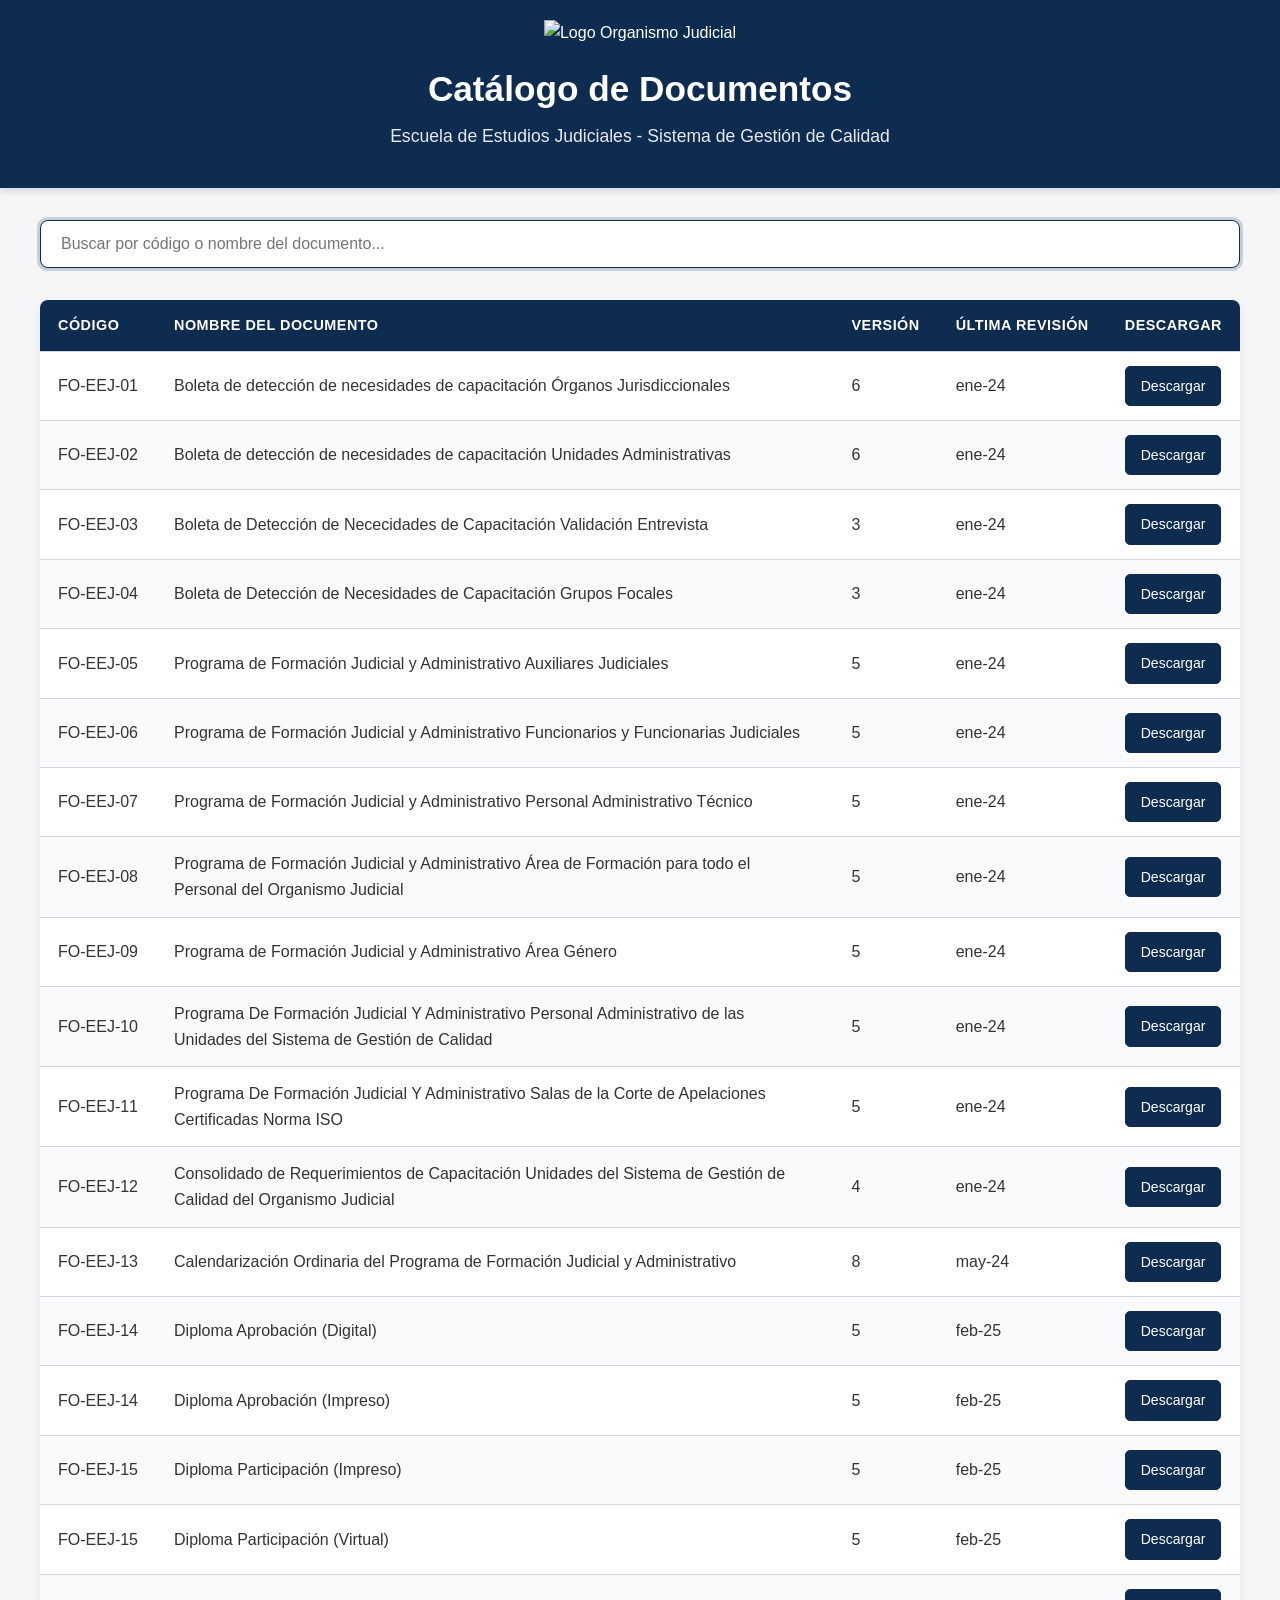
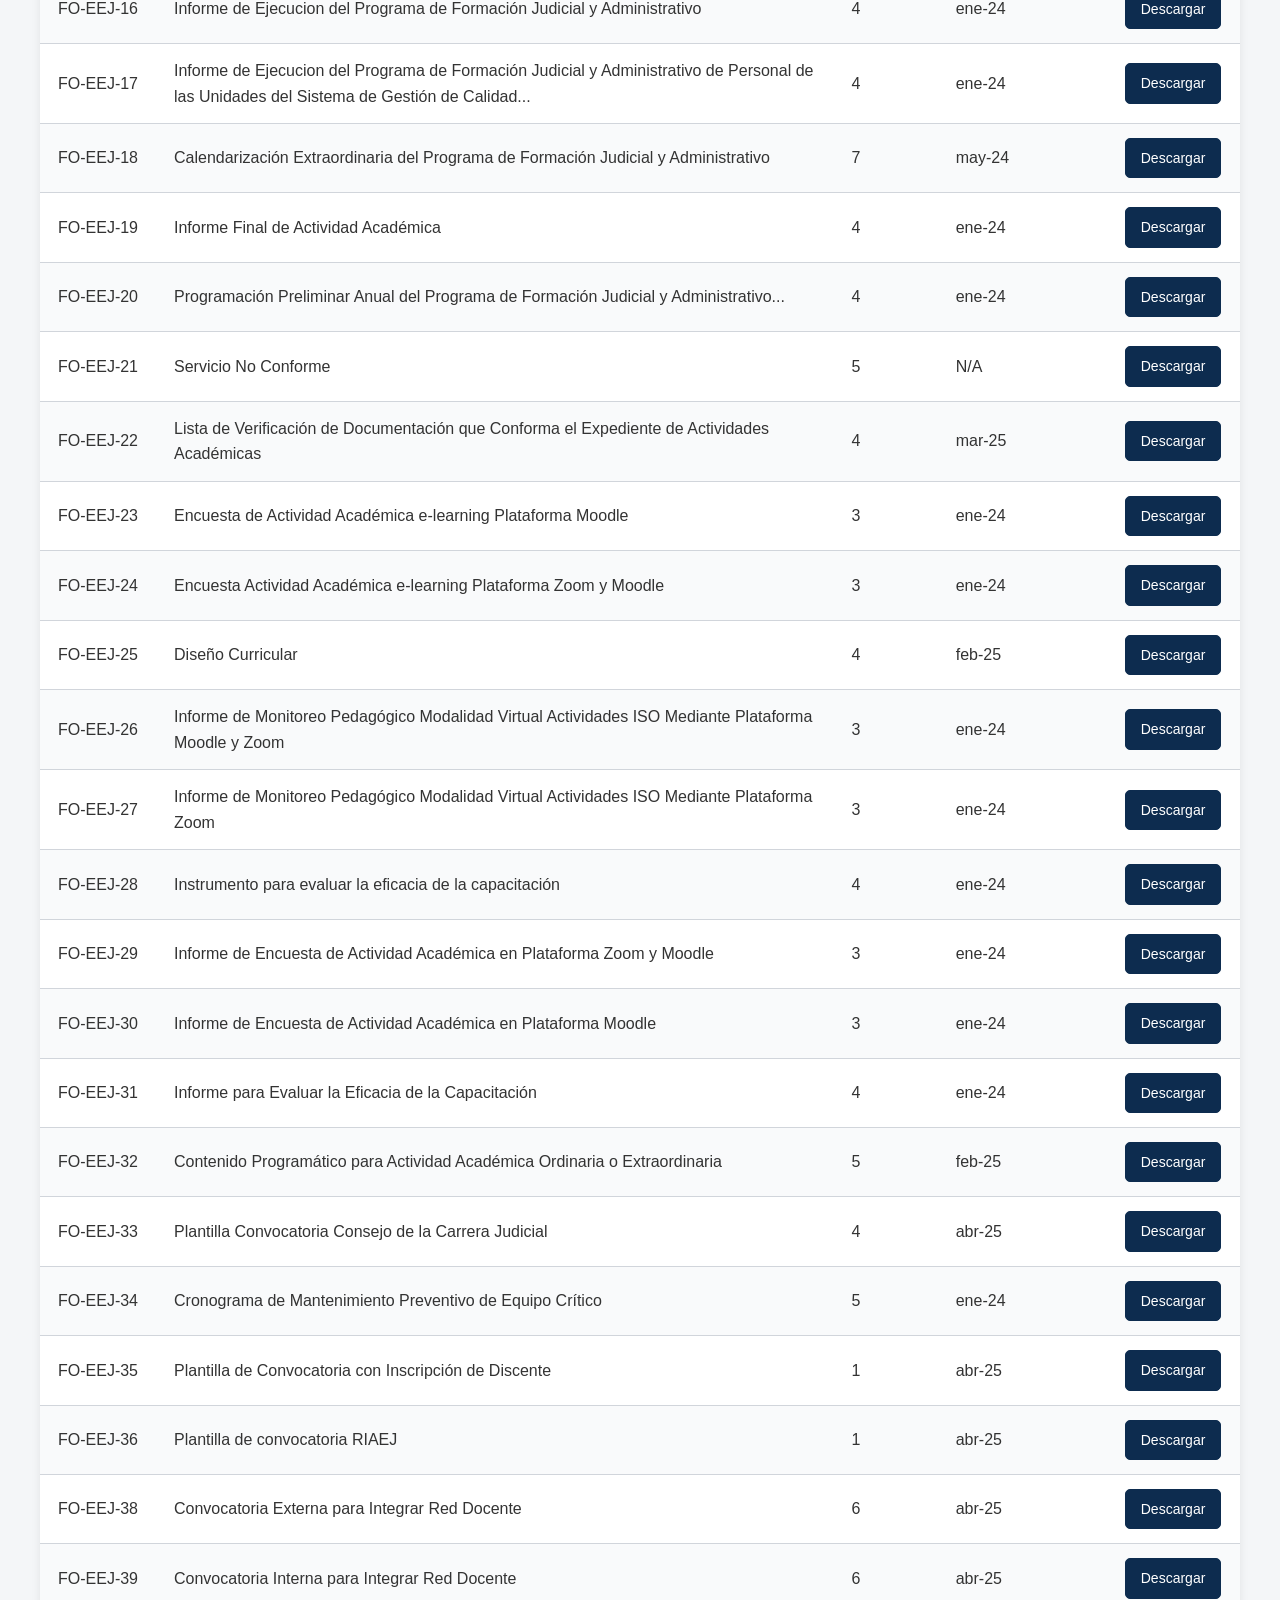
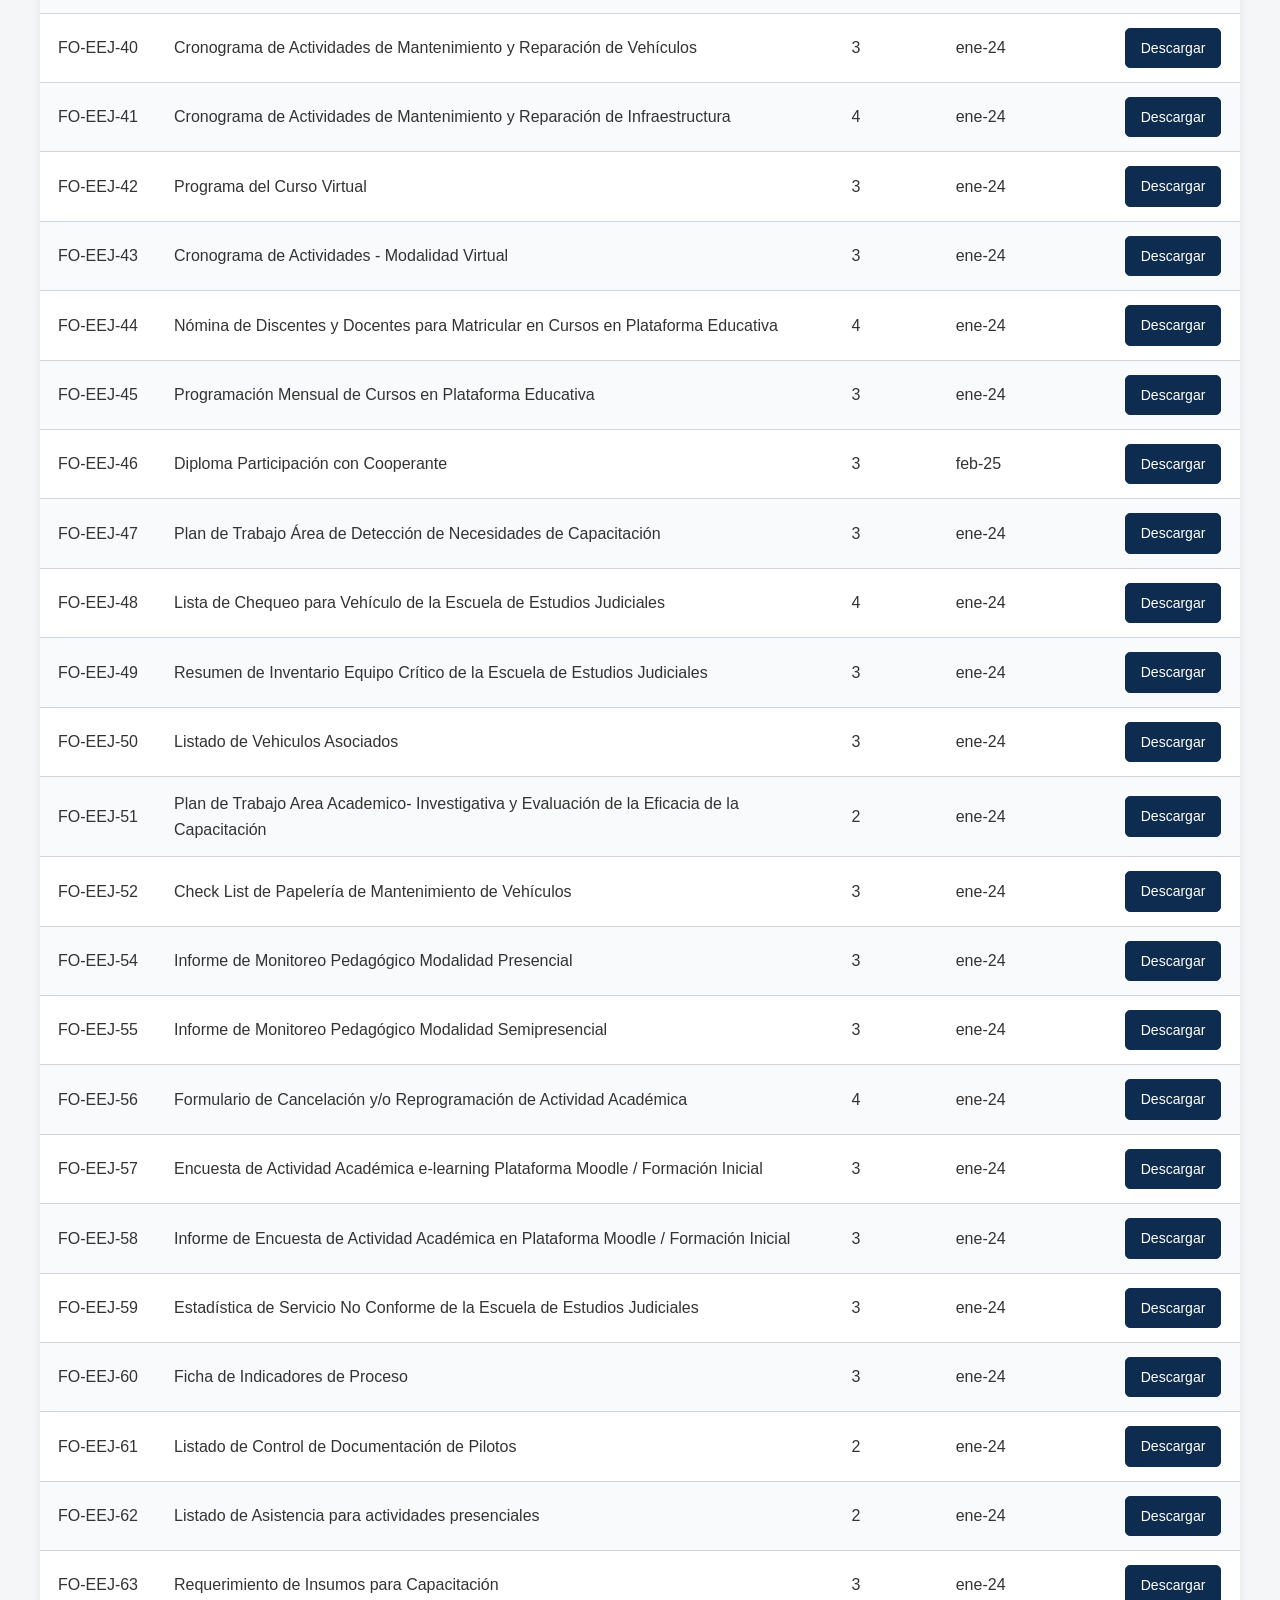
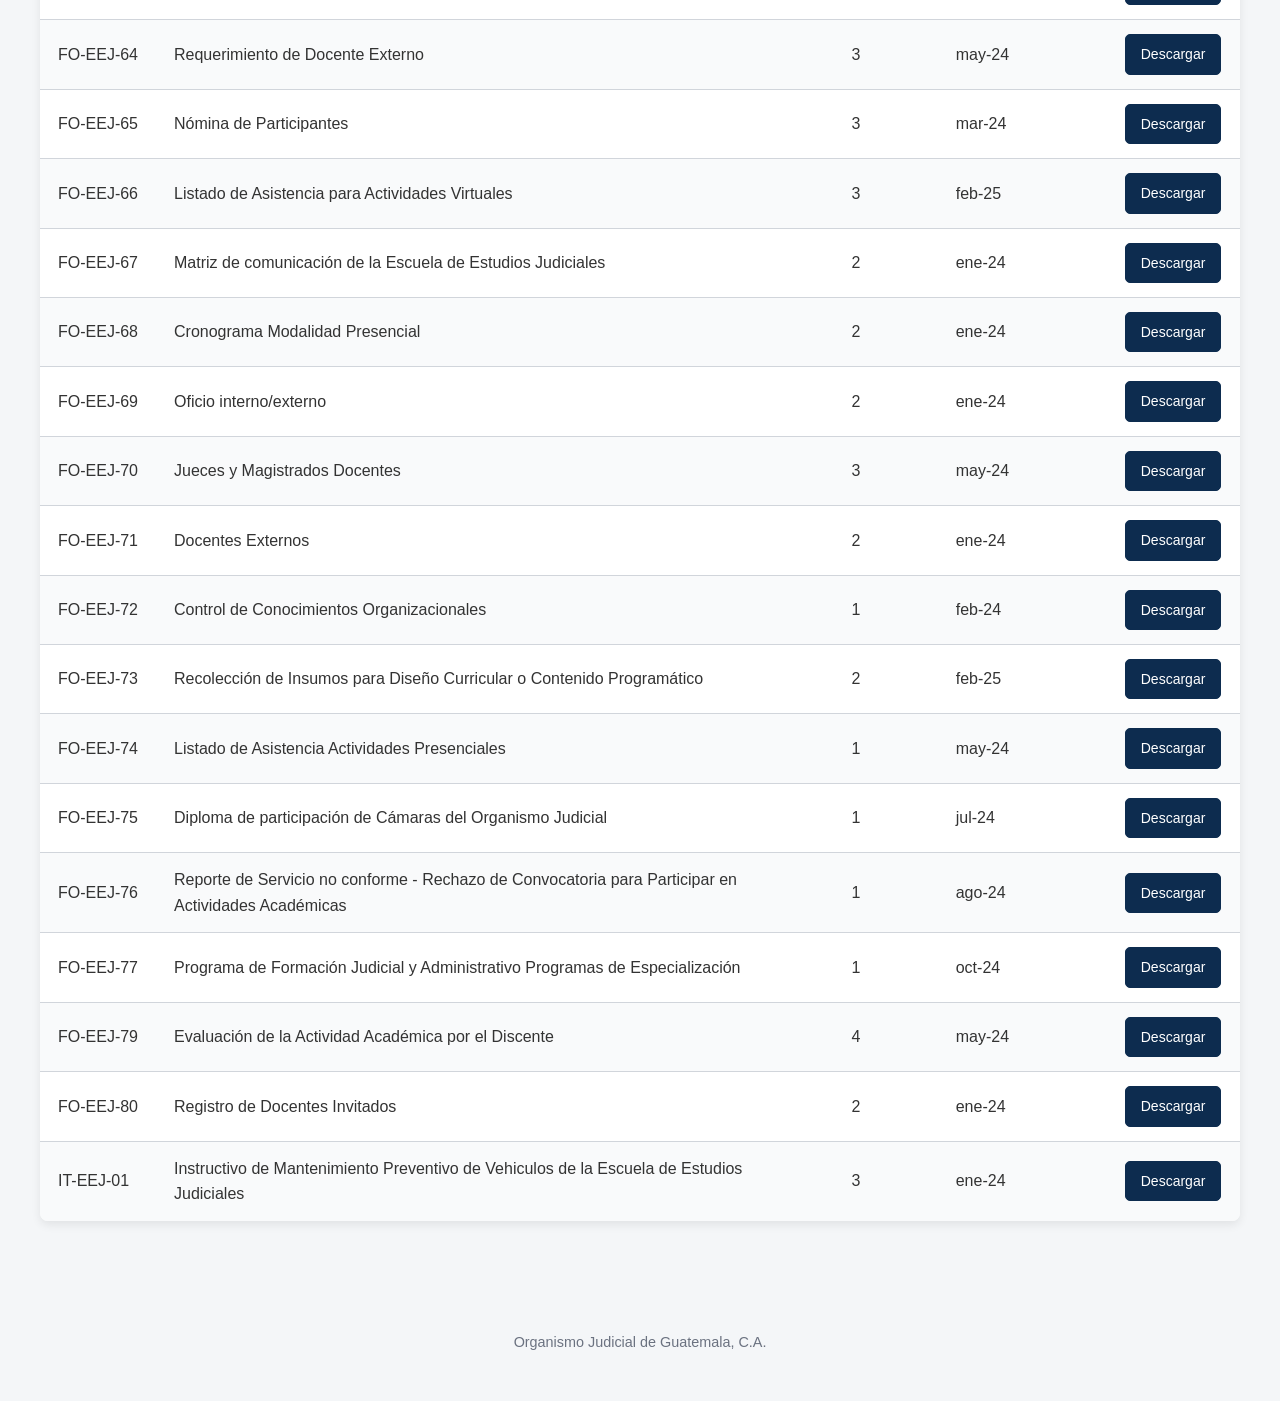
==== docs/index.html @ 35856961 "Archivos" ====
<!DOCTYPE html>
<html lang="es">
<head>
    <meta charset="UTF-8">
    <meta name="viewport" content="width=device-width, initial-scale=1.0">
    <title>Catálogo de Documentos - Escuela de Estudios Judiciales</title>
    <link rel="stylesheet" href="css/estilos.css">
    <!-- CORREGIDO: Enlace al favicon local -->
    <link rel="icon" href="images/favicon.ico" type="image/x-icon">
</head>
<body>

    <header>
        <!-- CORREGIDO: Enlace al logo local -->
        <img src="https://legaltech.com.gt/themeoj/img/logoBlanco.png" alt="Logo Organismo Judicial" class="logo">
        <h1>Catálogo de Documentos</h1>
        <p>Escuela de Estudios Judiciales - Sistema de Gestión de Calidad</p>
    </header>

    <main>
        <div class="buscador-container">
            <input type="text" id="buscador" placeholder="Buscar por código o nombre del documento..." autofocus>
        </div>

        <div class="tabla-container">
            <table>
                <thead>
                    <tr>
                        <th>Código</th>
                        <th>Nombre del Documento</th>
                        <th>Versión</th>
                        <th>Última Revisión</th>
                        <th>Descargar</th>
                    </tr>
                </thead>
                <tbody id="tabla-cuerpo">
                    <!-- El contenido se generará con JavaScript -->
                </tbody>
            </table>
        </div>
    </main>

    <footer>
        <p>Organismo Judicial de Guatemala, C.A.</p>
    </footer>

    <!-- 
      CORREGIDO: El orden es crucial. 
      Primero cargamos los datos y LUEGO el script que los usa. 
    -->
    <script src="js/datos.js"></script>
    <script src="js/catalogo.js"></script>

</body>
</html>
---- docs/css/estilos.css ----
/* css/estilos.css */

:root {
    --color-primario: #0d2c4f; /* Azul oscuro del logo OJ */
    --color-secundario: #f4f6f8;
    --color-texto: #333;
    --color-borde: #d1d5db;
    --color-header-bg: #0d2c4f; /* Fondo oscuro para el header */
    --color-header-texto: #ffffff;
}

body {
    font-family: -apple-system, BlinkMacSystemFont, "Segoe UI", Roboto, Helvetica, Arial, sans-serif;
    margin: 0;
    background-color: var(--color-secundario);
    color: var(--color-texto);
    line-height: 1.6;
}

header {
    background-color: var(--color-header-bg);
    padding: 20px 40px;
    text-align: center;
    color: var(--color-header-texto);
    margin-bottom: 2rem;
    box-shadow: 0 4px 6px rgba(0,0,0,0.1);
}

.logo {
    max-width: 220px;
    margin-bottom: 15px;
}

h1 {
    margin: 0;
    font-size: 2.2rem;
    font-weight: 600;
}

header p {
    margin-top: 5px;
    font-size: 1.1rem;
    opacity: 0.9;
}

main {
    padding: 0 2rem;
    max-width: 1200px;
    margin: 0 auto;
}

.buscador-container {
    margin-bottom: 2rem;
}

#buscador {
    width: 100%;
    padding: 14px 20px;
    border-radius: 8px;
    border: 1px solid var(--color-borde);
    font-size: 16px;
    box-sizing: border-box;
    transition: border-color 0.3s, box-shadow 0.3s;
}

#buscador:focus {
    outline: none;
    border-color: var(--color-primario);
    box-shadow: 0 0 0 3px rgba(13, 44, 79, 0.2);
}

.tabla-container {
    overflow-x: auto;
    background-color: #fff;
    border-radius: 8px;
    box-shadow: 0 4px 10px rgba(0,0,0,0.08);
}

table {
    width: 100%;
    border-collapse: collapse;
}

th, td {
    padding: 14px 18px;
    text-align: left;
    border-bottom: 1px solid var(--color-borde);
    white-space: nowrap;
}

td:nth-child(2) { /* Columna de Nombre del Documento */
    white-space: normal; /* Permite que el texto largo se ajuste */
    min-width: 300px;
}


th {
    background-color: var(--color-primario);
    color: #fff;
    font-weight: 600;
    font-size: 0.9rem;
    text-transform: uppercase;
    letter-spacing: 0.5px;
}

tr:last-child td {
    border-bottom: none;
}

tr:nth-child(even) {
    background-color: #f9fafb;
}

tr:hover {
    background-color: #eef2f7;
}

.btn-descargar {
    display: inline-block;
    padding: 8px 15px;
    background-color: var(--color-primario);
    color: #fff;
    text-decoration: none;
    border-radius: 5px;
    font-size: 14px;
    font-weight: 500;
    transition: background-color 0.2s, transform 0.2s;
    text-align: center;
    border: 1px solid var(--color-primario);
}

.btn-descargar:hover {
    background-color: #0055a4; /* Un azul más brillante al pasar el mouse */
    border-color: #0055a4;
    transform: translateY(-2px);
}

footer {
    text-align: center;
    margin-top: 4rem;
    padding: 2rem;
    font-size: 0.9em;
    color: #6b7280;
}```
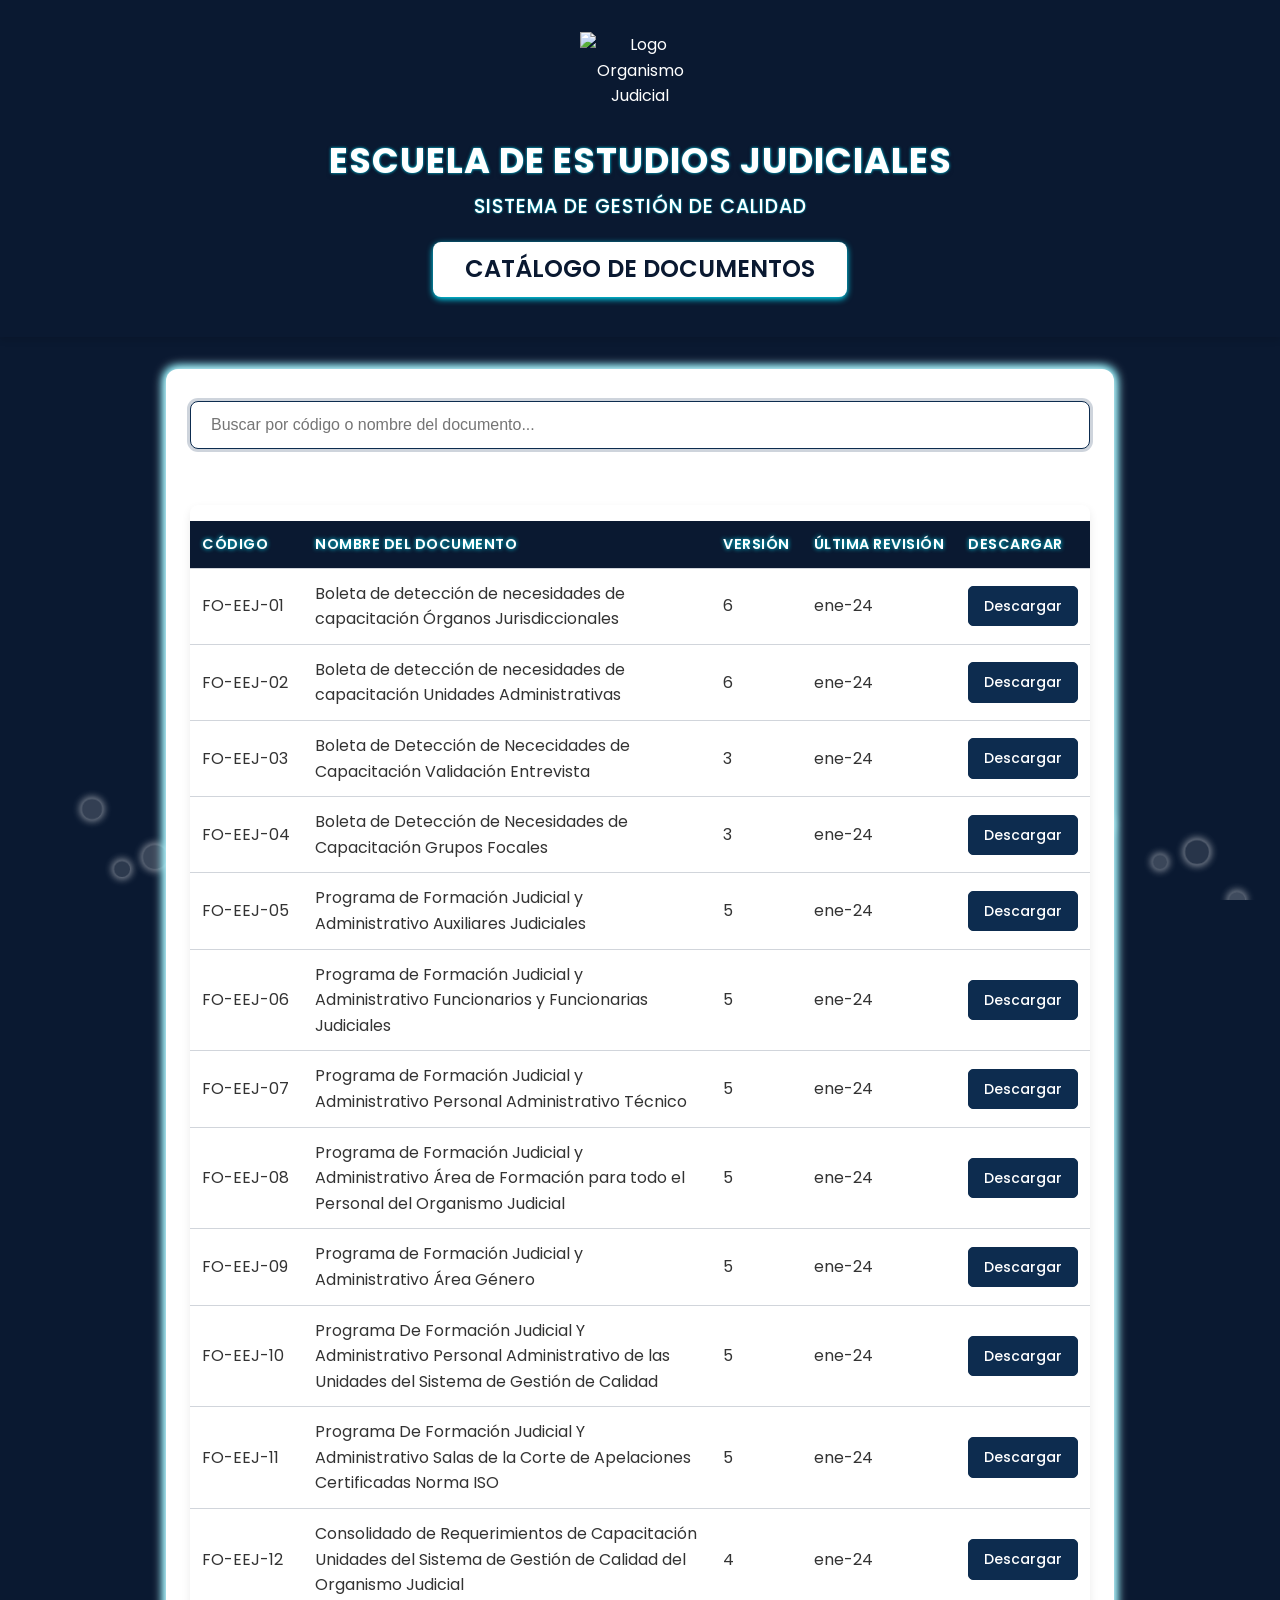
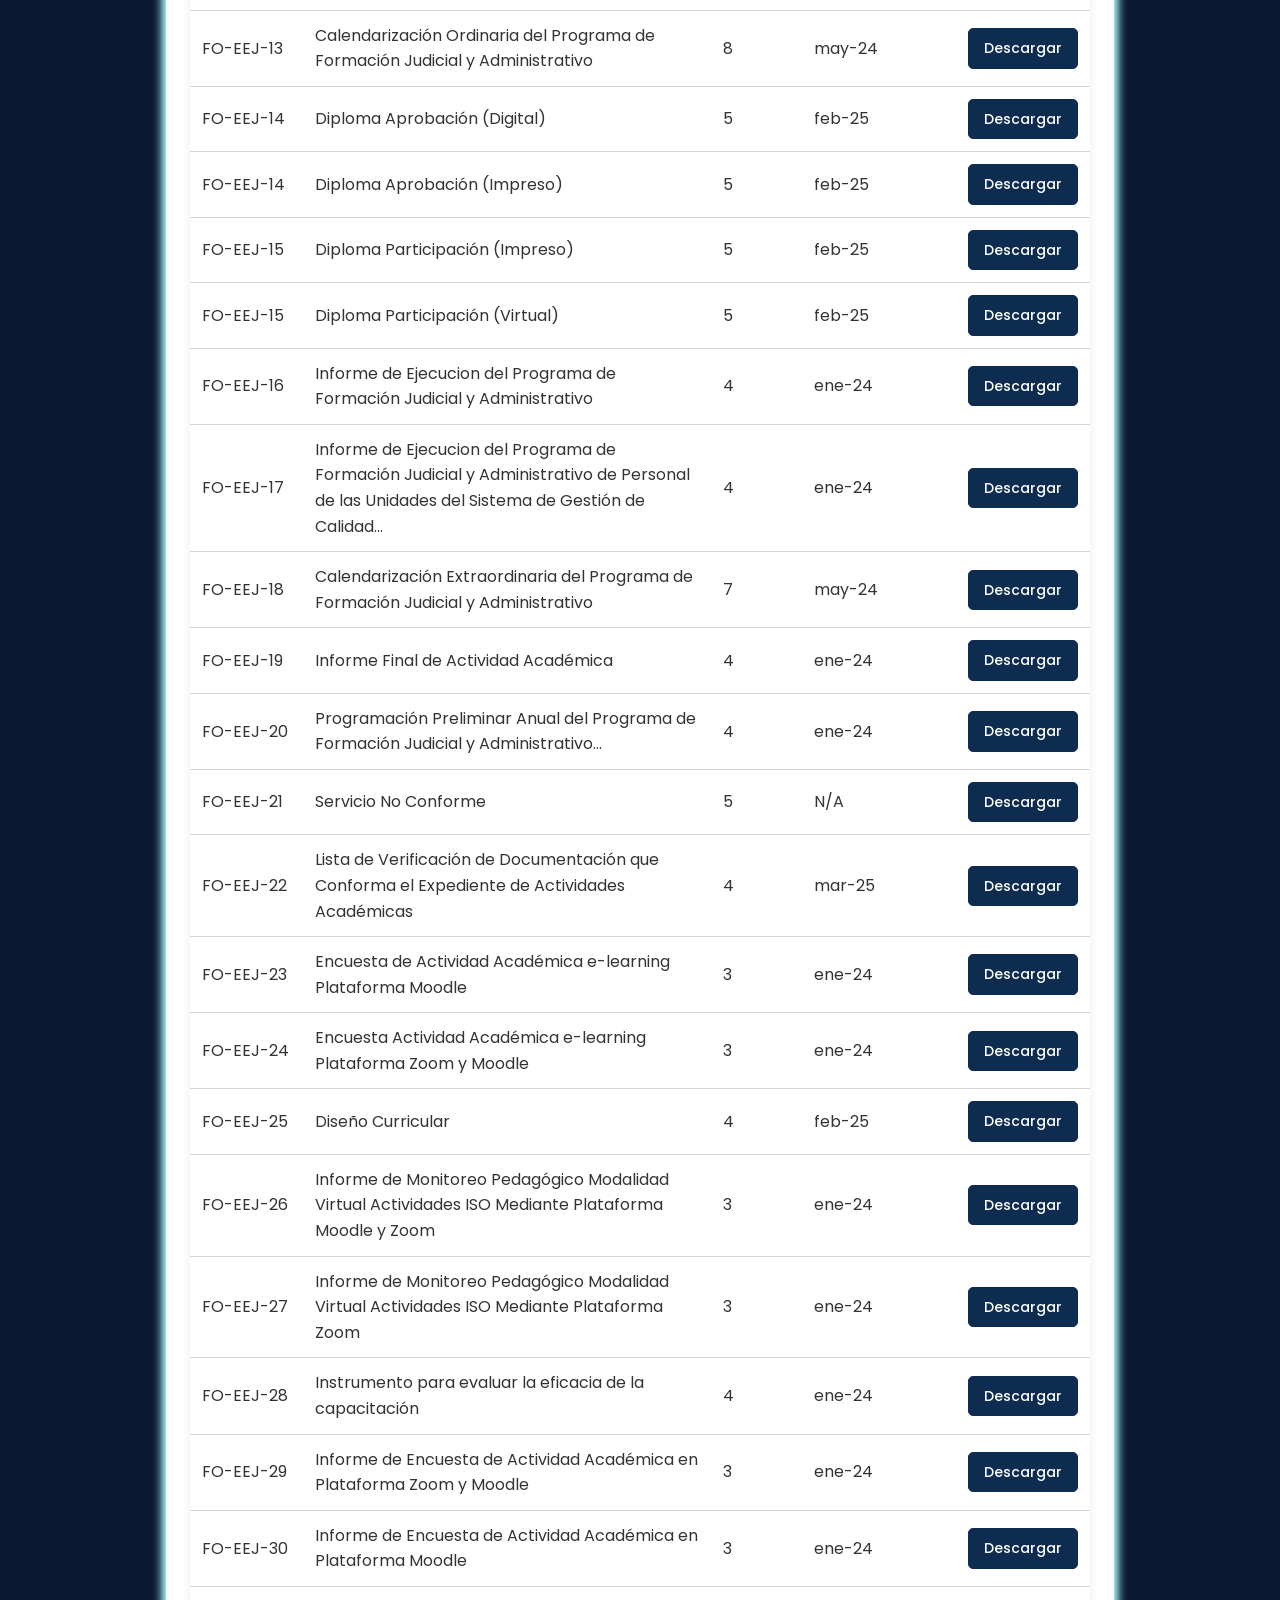
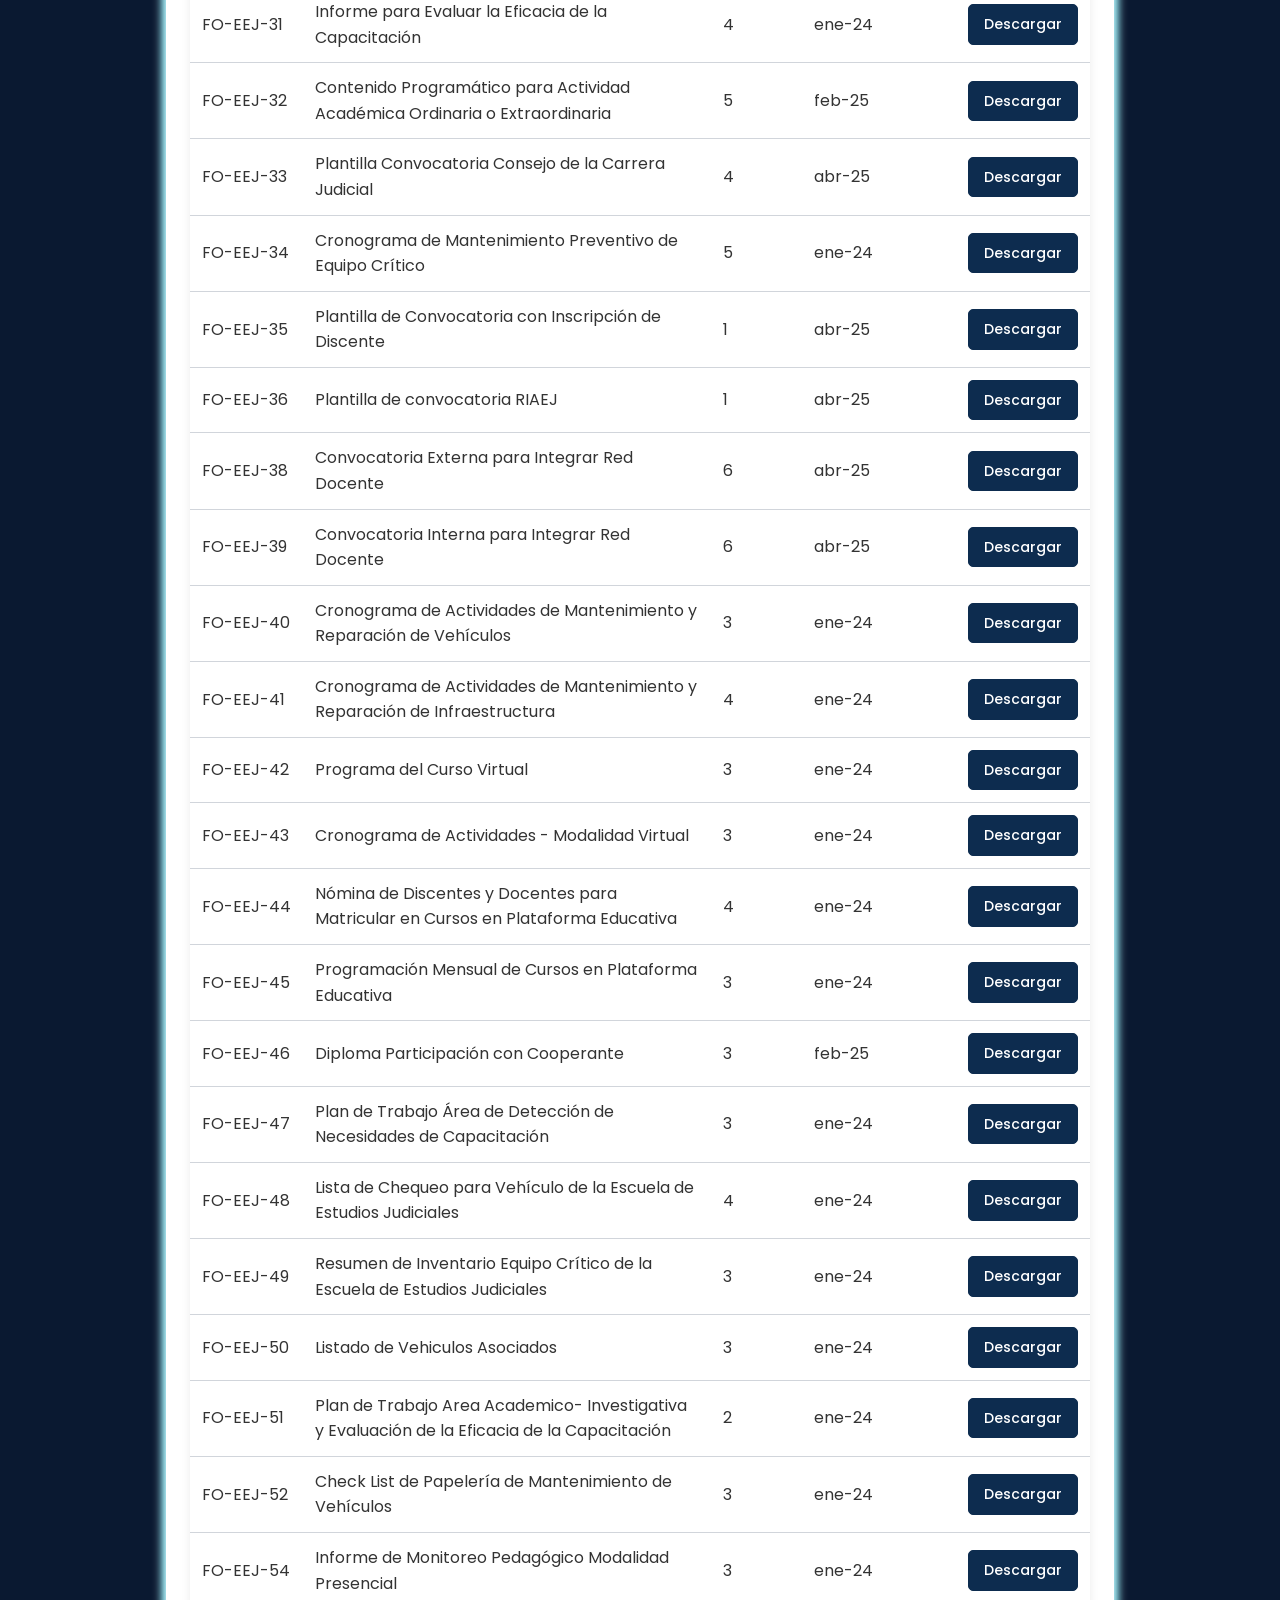
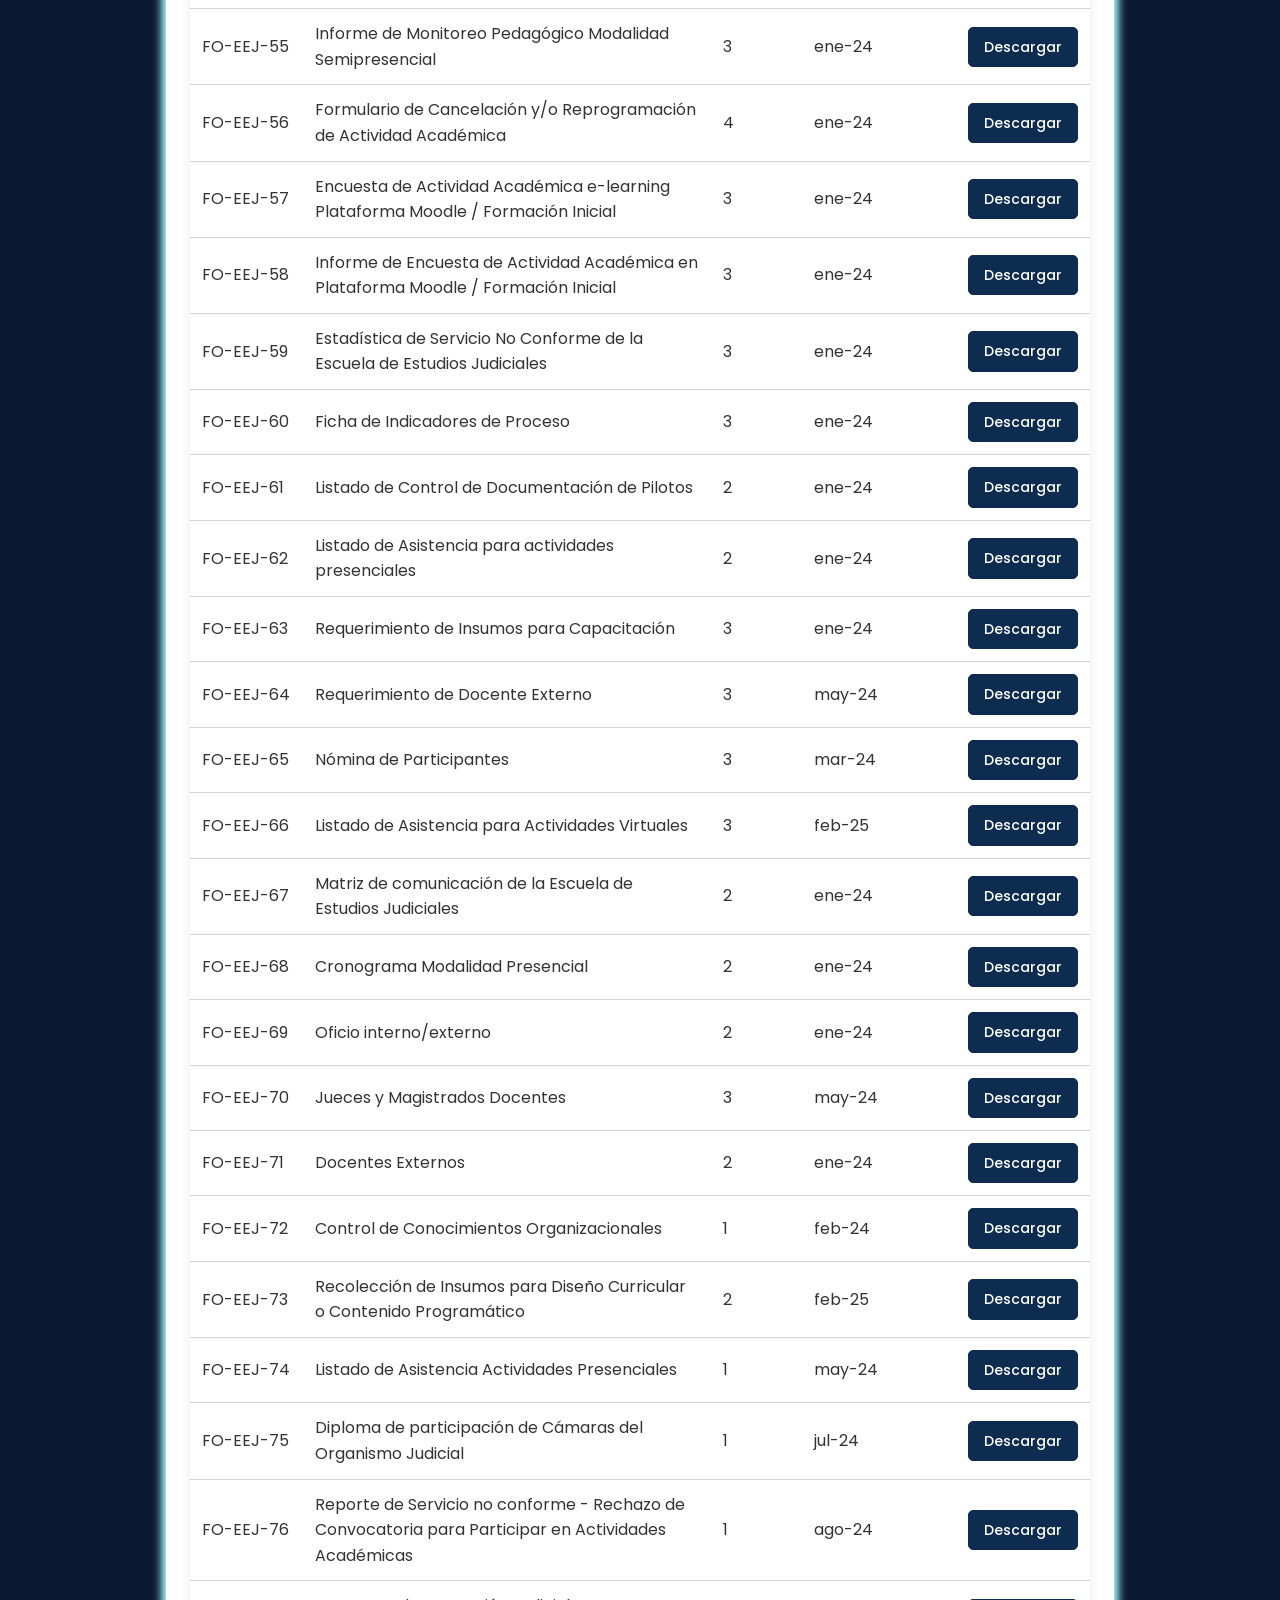
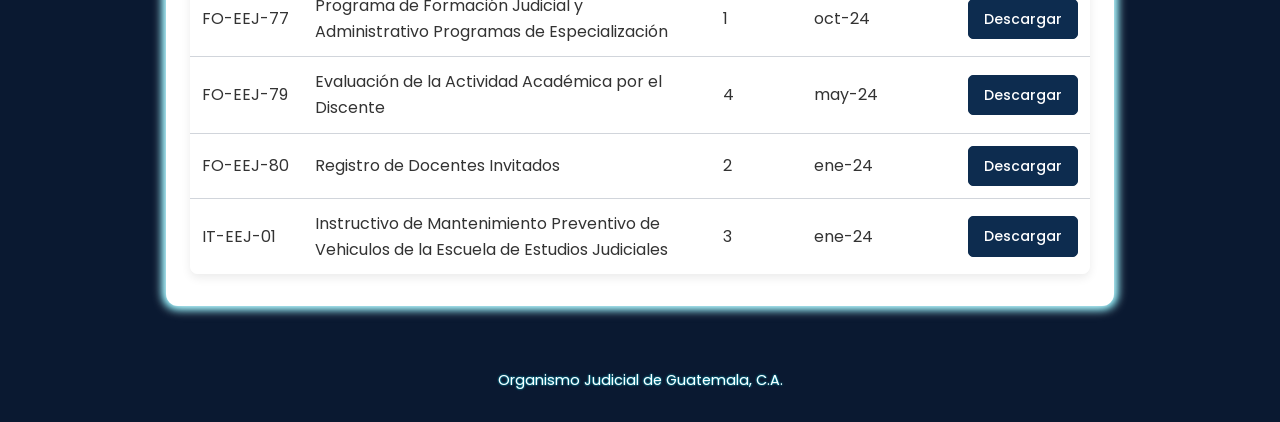
==== commit 6fe6f8e3: "Mejoras visuales: fondo azul, partículas flotantes, menú azul, neón más tenue, solo azul y blanco" ====
--- a/docs/index.html
+++ b/docs/index.html
@@ -1,20 +1,162 @@
+<?php
+require_once '../session_check.php';
+?>
+
 <!DOCTYPE html>
 <html lang="es">
 <head>
     <meta charset="UTF-8">
     <meta name="viewport" content="width=device-width, initial-scale=1.0">
-    <title>Catálogo de Documentos - Escuela de Estudios Judiciales</title>
+    <title>ESCUELA DE ESTUDIOS JUDICIALES - SISTEMA DE GESTIÓN DE CALIDAD</title>
     <link rel="stylesheet" href="css/estilos.css">
-    <!-- CORREGIDO: Enlace al favicon local -->
     <link rel="icon" href="images/favicon.ico" type="image/x-icon">
+    <link href="https://fonts.googleapis.com/css2?family=Poppins:wght@400;500;700&display=swap" rel="stylesheet">
+    <style>
+        .floating-words {
+            position: fixed;
+            top: 0; left: 0; width: 100vw; height: 100vh;
+            pointer-events: none;
+            z-index: 0;
+        }
+        .floating-word {
+            position: absolute;
+            font-size: 1.2rem;
+            font-weight: 600;
+            color: #00e6ff;
+            opacity: 0.18;
+            white-space: nowrap;
+            text-shadow: 0 0 12px #00e6ff, 0 0 24px #fff;
+            animation: floatWord 14s linear infinite;
+            user-select: none;
+        }
+        @keyframes floatWord {
+            0% { transform: translateY(0) scale(1) rotate(-2deg); opacity: 0.18; }
+            10% { opacity: 0.32; }
+            50% { transform: translateY(-40px) scale(1.08) rotate(2deg); opacity: 0.22; }
+            90% { opacity: 0.32; }
+            100% { transform: translateY(0) scale(1) rotate(-2deg); opacity: 0.18; }
+        }
+        :root {
+            --azul-neon: #00e6ff;
+            --azul-profundo: #0a1931;
+            --blanco: #fff;
+        }
+        body {
+            background: var(--azul-profundo);
+            margin: 0;
+            font-family: 'Poppins', 'Segoe UI', 'Roboto', Arial, sans-serif;
+            position: relative;
+            min-height: 100vh;
+            overflow-x: hidden;
+        }
+        #particles-js {
+            position: fixed;
+            top: 0;
+            left: 0;
+            width: 100vw;
+            height: 100vh;
+            z-index: 0;
+            pointer-events: none;
+        }
+        header, main, footer {
+            position: relative;
+            z-index: 1;
+        }
+        header {
+            background: transparent;
+            color: var(--blanco);
+            text-align: center;
+            padding: 2rem 1rem 1rem 1rem;
+        }
+        .logo {
+            max-width: 120px;
+            margin-bottom: 1rem;
+        }
+        .titulo-principal {
+            font-size: 2.2rem;
+            font-weight: bold;
+            margin: 0.5rem 0 0.2rem 0;
+            letter-spacing: 1px;
+            color: var(--blanco);
+            text-shadow: 0 0 3px var(--azul-neon), 0 2px 4px var(--azul-profundo);
+        }
+        .subtitulo {
+            font-size: 1.2rem;
+            font-weight: 500;
+            margin: 0 0 1.2rem 0;
+            letter-spacing: 1px;
+            color: var(--blanco);
+            text-shadow: 0 0 2px var(--azul-neon);
+        }
+        .catalogo-titulo {
+            font-size: 1.5rem;
+            font-weight: 600;
+            color: var(--azul-profundo);
+            background: var(--blanco);
+            display: inline-block;
+            padding: 0.5rem 2rem;
+            border-radius: 8px;
+            margin-bottom: 1.5rem;
+            box-shadow: 0 2px 6px var(--azul-neon), 0 2px 4px rgba(0,0,0,0.04);
+        }
+        main {
+            background: var(--blanco);
+            max-width: 900px;
+            margin: 2rem auto;
+            border-radius: 12px;
+            box-shadow: 0 0 12px 2px #fff, 0 0 8px 2px var(--azul-neon), 0 4px 16px rgba(0,0,0,0.08);
+            padding: 2rem 1.5rem;
+        }
+        .buscador-container input {
+            border: 2px solid var(--azul-neon);
+            border-radius: 6px;
+            padding: 0.5rem 1rem;
+            width: 100%;
+            font-size: 1rem;
+            margin-bottom: 1.5rem;
+            background: var(--blanco);
+            color: var(--azul-profundo);
+            box-shadow: 0 0 3px var(--azul-neon) inset;
+        }
+        table {
+            width: 100%;
+            border-collapse: collapse;
+            margin-top: 1rem;
+        }
+        th, td {
+            padding: 0.75rem;
+            text-align: left;
+        }
+        th {
+            background: var(--azul-profundo);
+            color: var(--blanco);
+            text-shadow: 0 0 4px var(--azul-neon);
+        }
+        tr:nth-child(even), tr:nth-child(odd) {
+            background: var(--blanco);
+        }
+        footer {
+            text-align: center;
+            color: var(--blanco);
+            background: transparent;
+            padding: 1rem 0;
+            margin-top: 2rem;
+            text-shadow: 0 0 2px var(--azul-neon);
+        }
+    </style>
 </head>
 <body>
 
+
+    <!-- Animated floating particles -->
+    <div id="particles-bg"></div>
+
+
     <header>
-        <!-- CORREGIDO: Enlace al logo local -->
         <img src="https://legaltech.com.gt/themeoj/img/logoBlanco.png" alt="Logo Organismo Judicial" class="logo">
-        <h1>Catálogo de Documentos</h1>
-        <p>Escuela de Estudios Judiciales - Sistema de Gestión de Calidad</p>
+        <div class="titulo-principal">ESCUELA DE ESTUDIOS JUDICIALES</div>
+        <div class="subtitulo">SISTEMA DE GESTIÓN DE CALIDAD</div>
+        <div class="catalogo-titulo">CATÁLOGO DE DOCUMENTOS</div>
     </header>
 
     <main>
@@ -40,6 +182,8 @@
         </div>
     </main>
 
+
+
     <footer>
         <p>Organismo Judicial de Guatemala, C.A.</p>
     </footer>
@@ -48,8 +192,52 @@
       CORREGIDO: El orden es crucial. 
       Primero cargamos los datos y LUEGO el script que los usa. 
     -->
-    <script src="js/datos.js"></script>
-    <script src="js/catalogo.js"></script>
+
+
+                        <!-- Floating particles background effect -->
+                        <style>
+                            #particles-bg {
+                                position: fixed;
+                                top: 0; left: 0; width: 100vw; height: 100vh;
+                                z-index: 0;
+                                pointer-events: none;
+                                overflow: hidden;
+                            }
+                            .particle {
+                                position: absolute;
+                                border-radius: 50%;
+                                background: rgba(255,255,255,0.13);
+                                box-shadow: 0 0 8px 2px #fff8;
+                                will-change: transform, opacity;
+                                animation: floatParticle linear infinite;
+                            }
+                            @keyframes floatParticle {
+                                0% { transform: translateY(0) scale(1) translateX(0); opacity: 0.18; }
+                                10% { opacity: 0.32; }
+                                50% { opacity: 0.22; }
+                                100% { transform: translateY(-120vh) scale(1.1) translateX(40px); opacity: 0; }
+                            }
+                        </style>
+                        <script>
+                            // Floating particles effect
+                            const particlesBg = document.getElementById('particles-bg');
+                            function randomBetween(a, b) { return a + Math.random() * (b - a); }
+                            for (let i = 0; i < 32; i++) {
+                                const p = document.createElement('div');
+                                p.className = 'particle';
+                                const size = randomBetween(8, 32);
+                                p.style.width = p.style.height = size + 'px';
+                                p.style.left = randomBetween(0, 100) + 'vw';
+                                p.style.bottom = randomBetween(-10, 10) + 'vh';
+                                p.style.animationDuration = randomBetween(12, 28) + 's';
+                                p.style.animationDelay = randomBetween(0, 16) + 's';
+                                p.style.background = 'rgba(255,255,255,' + randomBetween(0.10,0.22) + ')';
+                                particlesBg.appendChild(p);
+                            }
+                        </script>
+
+        <script src="js/datos.js"></script>
+        <script src="js/catalogo.js"></script>
 
 </body>
 </html>
